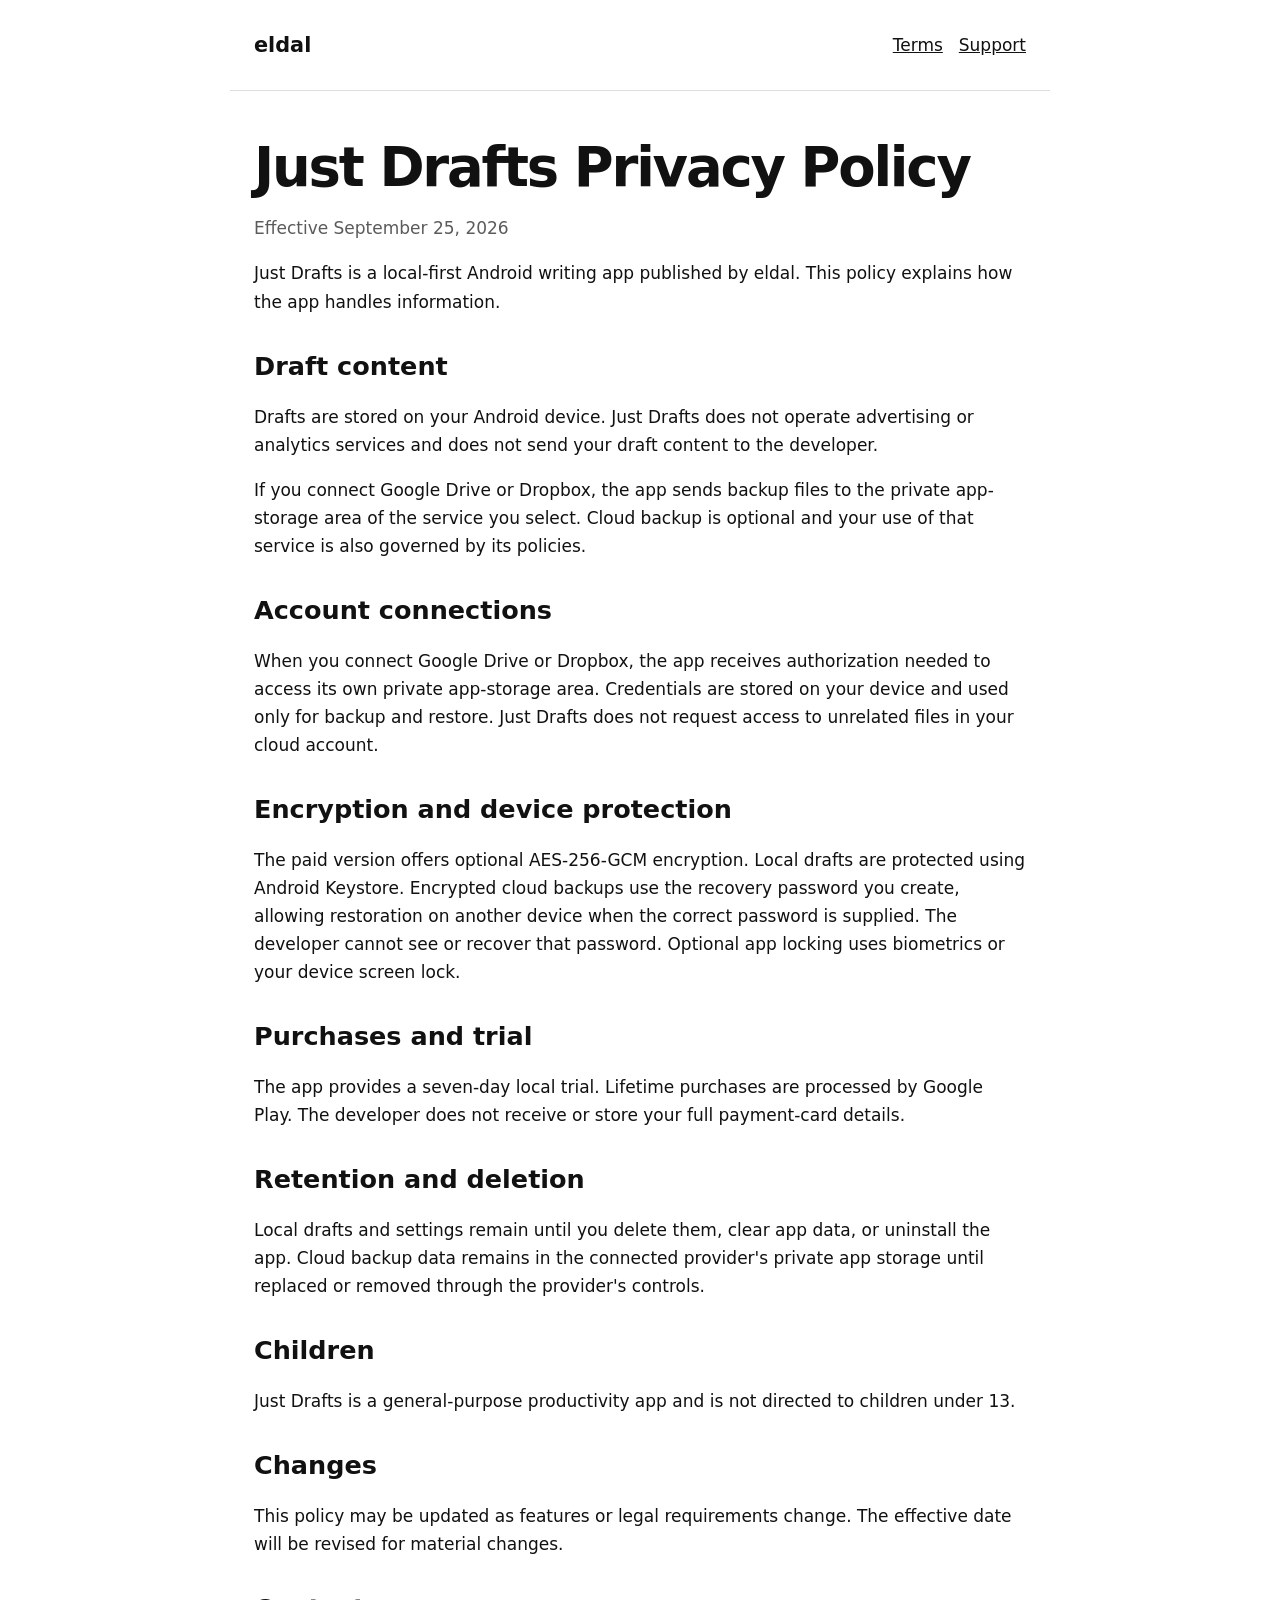
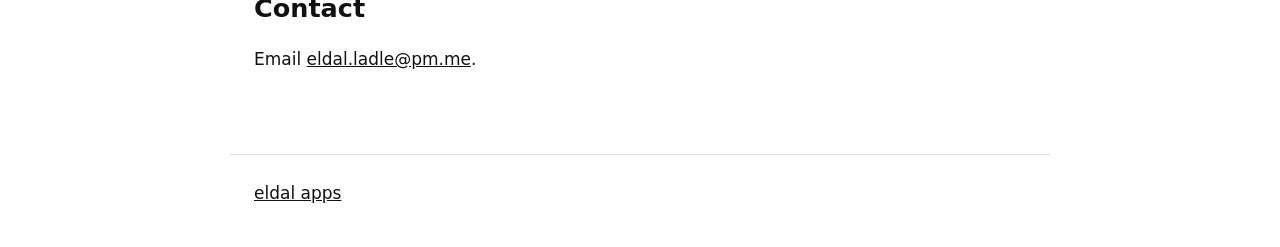
==== just-drafts/privacy.html @ 61f55b3e "Create central eldal developer and policy site" ====
<!doctype html><html lang="en"><head><meta charset="utf-8"><meta name="viewport" content="width=device-width,initial-scale=1"><title>Just Drafts Privacy Policy</title><link rel="stylesheet" href="../styles.css"></head>
<body><header><a class="brand" href="../index.html">eldal</a><nav><a href="terms.html">Terms</a><a href="mailto:eldal.ladle@pm.me">Support</a></nav></header><main>
<h1>Just Drafts Privacy Policy</h1><p class="date">Effective September 25, 2026</p><p>Just Drafts is a local-first Android writing app published by eldal. This policy explains how the app handles information.</p>
<h2>Draft content</h2><p>Drafts are stored on your Android device. Just Drafts does not operate advertising or analytics services and does not send your draft content to the developer.</p><p>If you connect Google Drive or Dropbox, the app sends backup files to the private app-storage area of the service you select. Cloud backup is optional and your use of that service is also governed by its policies.</p>
<h2>Account connections</h2><p>When you connect Google Drive or Dropbox, the app receives authorization needed to access its own private app-storage area. Credentials are stored on your device and used only for backup and restore. Just Drafts does not request access to unrelated files in your cloud account.</p>
<h2>Encryption and device protection</h2><p>The paid version offers optional AES-256-GCM encryption. Local drafts are protected using Android Keystore. Encrypted cloud backups use the recovery password you create, allowing restoration on another device when the correct password is supplied. The developer cannot see or recover that password. Optional app locking uses biometrics or your device screen lock.</p>
<h2>Purchases and trial</h2><p>The app provides a seven-day local trial. Lifetime purchases are processed by Google Play. The developer does not receive or store your full payment-card details.</p>
<h2>Retention and deletion</h2><p>Local drafts and settings remain until you delete them, clear app data, or uninstall the app. Cloud backup data remains in the connected provider's private app storage until replaced or removed through the provider's controls.</p>
<h2>Children</h2><p>Just Drafts is a general-purpose productivity app and is not directed to children under 13.</p>
<h2>Changes</h2><p>This policy may be updated as features or legal requirements change. The effective date will be revised for material changes.</p>
<h2>Contact</h2><p>Email <a href="mailto:eldal.ladle@pm.me">eldal.ladle@pm.me</a>.</p></main><footer><a href="../index.html">eldal apps</a></footer></body></html>
---- styles.css ----
:root { color-scheme: light dark; --bg:#fff; --ink:#111; --muted:#5b5b5b; --line:#dedede; --card:#f5f5f5; --accent:#111; }
@media (prefers-color-scheme: dark) { :root { --bg:#000; --ink:#f7f7f7; --muted:#b5b5b5; --line:#333; --card:#151515; --accent:#fff; } }
* { box-sizing: border-box; }
body { margin:0; background:var(--bg); color:var(--ink); font:17px/1.65 system-ui,-apple-system,sans-serif; }
header, main, footer { max-width:820px; margin:auto; padding-left:24px; padding-right:24px; }
header { display:flex; align-items:center; justify-content:space-between; gap:20px; padding-top:28px; padding-bottom:28px; border-bottom:1px solid var(--line); }
.brand { color:var(--ink); font-size:1.3rem; font-weight:750; text-decoration:none; }
nav { display:flex; flex-wrap:wrap; gap:16px; }
nav a, a { color:var(--ink); }
main { padding-top:48px; padding-bottom:64px; }
h1 { font-size:clamp(2rem,6vw,3.4rem); line-height:1.05; margin:0 0 18px; letter-spacing:-.04em; }
h2 { margin-top:2.2rem; line-height:1.2; }
.lede { max-width:650px; color:var(--muted); font-size:1.15rem; }
.apps { display:grid; grid-template-columns:repeat(auto-fit,minmax(260px,1fr)); gap:18px; margin-top:38px; }
.card { background:var(--card); border:1px solid var(--line); border-radius:18px; padding:24px; }
.card h2 { margin-top:0; }
.links { display:flex; flex-wrap:wrap; gap:14px; margin-top:20px; }
.links a { font-weight:650; }
.date, .muted { color:var(--muted); }
footer { border-top:1px solid var(--line); color:var(--muted); padding-top:24px; padding-bottom:40px; }
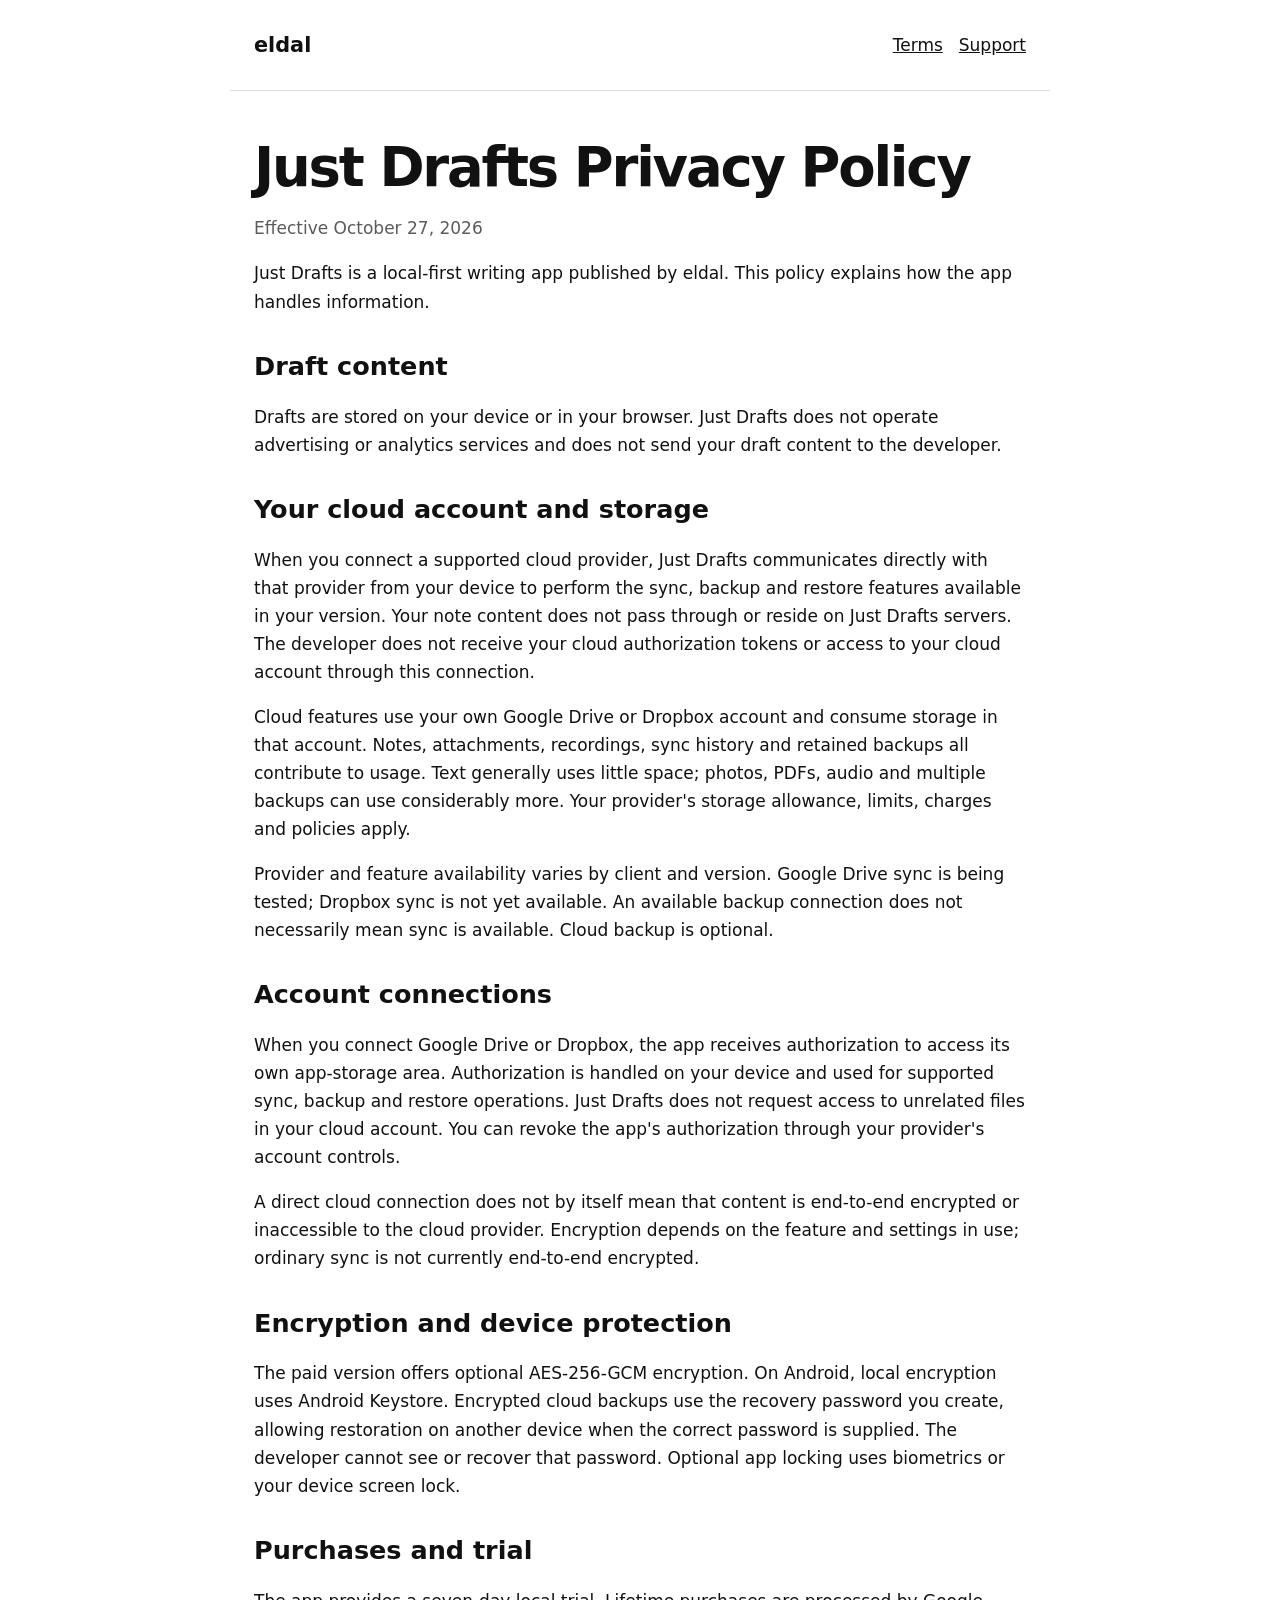
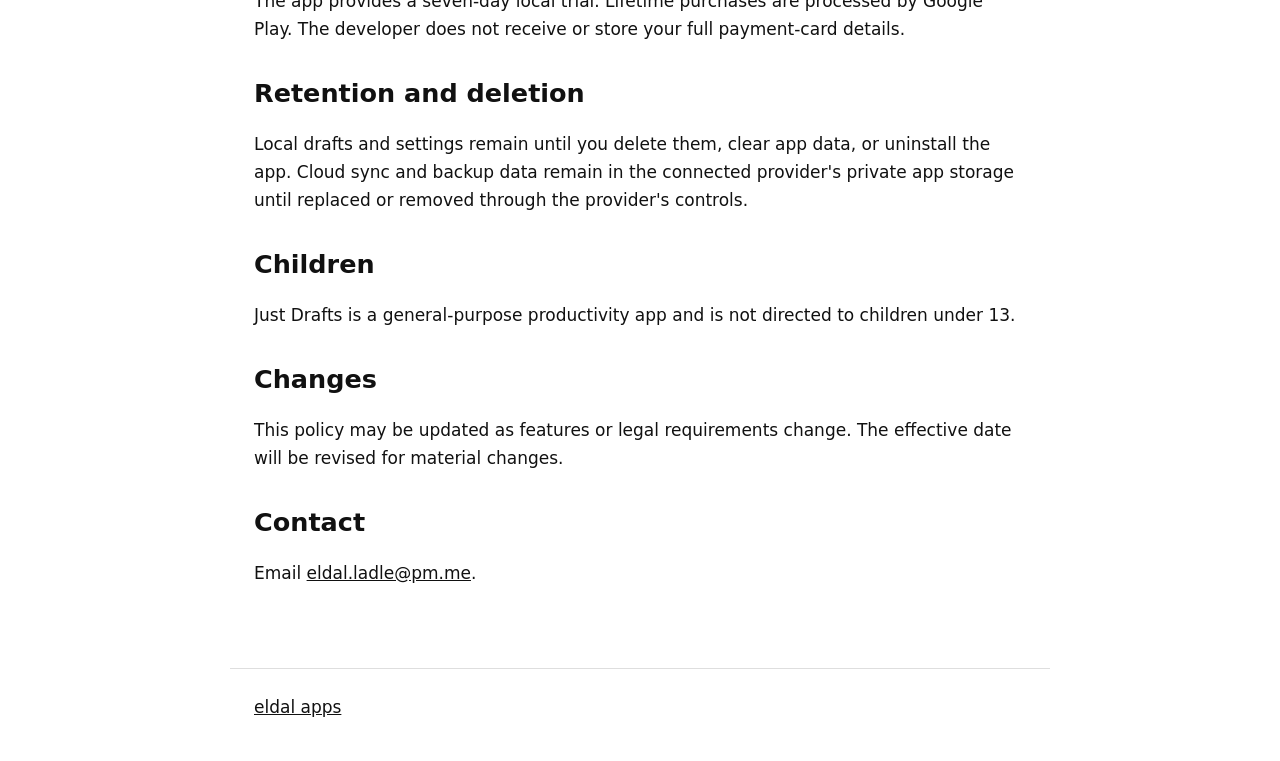
==== commit 18a20ceb: "Explain direct cloud connections and user storage in privacy policy" ====
--- a/just-drafts/privacy.html
+++ b/just-drafts/privacy.html
@@ -1,11 +1,12 @@
 <!doctype html><html lang="en"><head><meta charset="utf-8"><meta name="viewport" content="width=device-width,initial-scale=1"><title>Just Drafts Privacy Policy</title><link rel="stylesheet" href="../styles.css"></head>
 <body><header><a class="brand" href="../index.html">eldal</a><nav><a href="terms.html">Terms</a><a href="mailto:eldal.ladle@pm.me">Support</a></nav></header><main>
-<h1>Just Drafts Privacy Policy</h1><p class="date">Effective September 25, 2026</p><p>Just Drafts is a local-first Android writing app published by eldal. This policy explains how the app handles information.</p>
-<h2>Draft content</h2><p>Drafts are stored on your Android device. Just Drafts does not operate advertising or analytics services and does not send your draft content to the developer.</p><p>If you connect Google Drive or Dropbox, the app sends backup files to the private app-storage area of the service you select. Cloud backup is optional and your use of that service is also governed by its policies.</p>
-<h2>Account connections</h2><p>When you connect Google Drive or Dropbox, the app receives authorization needed to access its own private app-storage area. Credentials are stored on your device and used only for backup and restore. Just Drafts does not request access to unrelated files in your cloud account.</p>
-<h2>Encryption and device protection</h2><p>The paid version offers optional AES-256-GCM encryption. Local drafts are protected using Android Keystore. Encrypted cloud backups use the recovery password you create, allowing restoration on another device when the correct password is supplied. The developer cannot see or recover that password. Optional app locking uses biometrics or your device screen lock.</p>
+<h1>Just Drafts Privacy Policy</h1><p class="date">Effective October 27, 2026</p><p>Just Drafts is a local-first writing app published by eldal. This policy explains how the app handles information.</p>
+<h2>Draft content</h2><p>Drafts are stored on your device or in your browser. Just Drafts does not operate advertising or analytics services and does not send your draft content to the developer.</p>
+<h2>Your cloud account and storage</h2><p>When you connect a supported cloud provider, Just Drafts communicates directly with that provider from your device to perform the sync, backup and restore features available in your version. Your note content does not pass through or reside on Just Drafts servers. The developer does not receive your cloud authorization tokens or access to your cloud account through this connection.</p><p>Cloud features use your own Google Drive or Dropbox account and consume storage in that account. Notes, attachments, recordings, sync history and retained backups all contribute to usage. Text generally uses little space; photos, PDFs, audio and multiple backups can use considerably more. Your provider's storage allowance, limits, charges and policies apply.</p><p>Provider and feature availability varies by client and version. Google Drive sync is being tested; Dropbox sync is not yet available. An available backup connection does not necessarily mean sync is available. Cloud backup is optional.</p>
+<h2>Account connections</h2><p>When you connect Google Drive or Dropbox, the app receives authorization to access its own app-storage area. Authorization is handled on your device and used for supported sync, backup and restore operations. Just Drafts does not request access to unrelated files in your cloud account. You can revoke the app's authorization through your provider's account controls.</p><p>A direct cloud connection does not by itself mean that content is end-to-end encrypted or inaccessible to the cloud provider. Encryption depends on the feature and settings in use; ordinary sync is not currently end-to-end encrypted.</p>
+<h2>Encryption and device protection</h2><p>The paid version offers optional AES-256-GCM encryption. On Android, local encryption uses Android Keystore. Encrypted cloud backups use the recovery password you create, allowing restoration on another device when the correct password is supplied. The developer cannot see or recover that password. Optional app locking uses biometrics or your device screen lock.</p>
 <h2>Purchases and trial</h2><p>The app provides a seven-day local trial. Lifetime purchases are processed by Google Play. The developer does not receive or store your full payment-card details.</p>
-<h2>Retention and deletion</h2><p>Local drafts and settings remain until you delete them, clear app data, or uninstall the app. Cloud backup data remains in the connected provider's private app storage until replaced or removed through the provider's controls.</p>
+<h2>Retention and deletion</h2><p>Local drafts and settings remain until you delete them, clear app data, or uninstall the app. Cloud sync and backup data remain in the connected provider's private app storage until replaced or removed through the provider's controls.</p>
 <h2>Children</h2><p>Just Drafts is a general-purpose productivity app and is not directed to children under 13.</p>
 <h2>Changes</h2><p>This policy may be updated as features or legal requirements change. The effective date will be revised for material changes.</p>
 <h2>Contact</h2><p>Email <a href="mailto:eldal.ladle@pm.me">eldal.ladle@pm.me</a>.</p></main><footer><a href="../index.html">eldal apps</a></footer></body></html>
